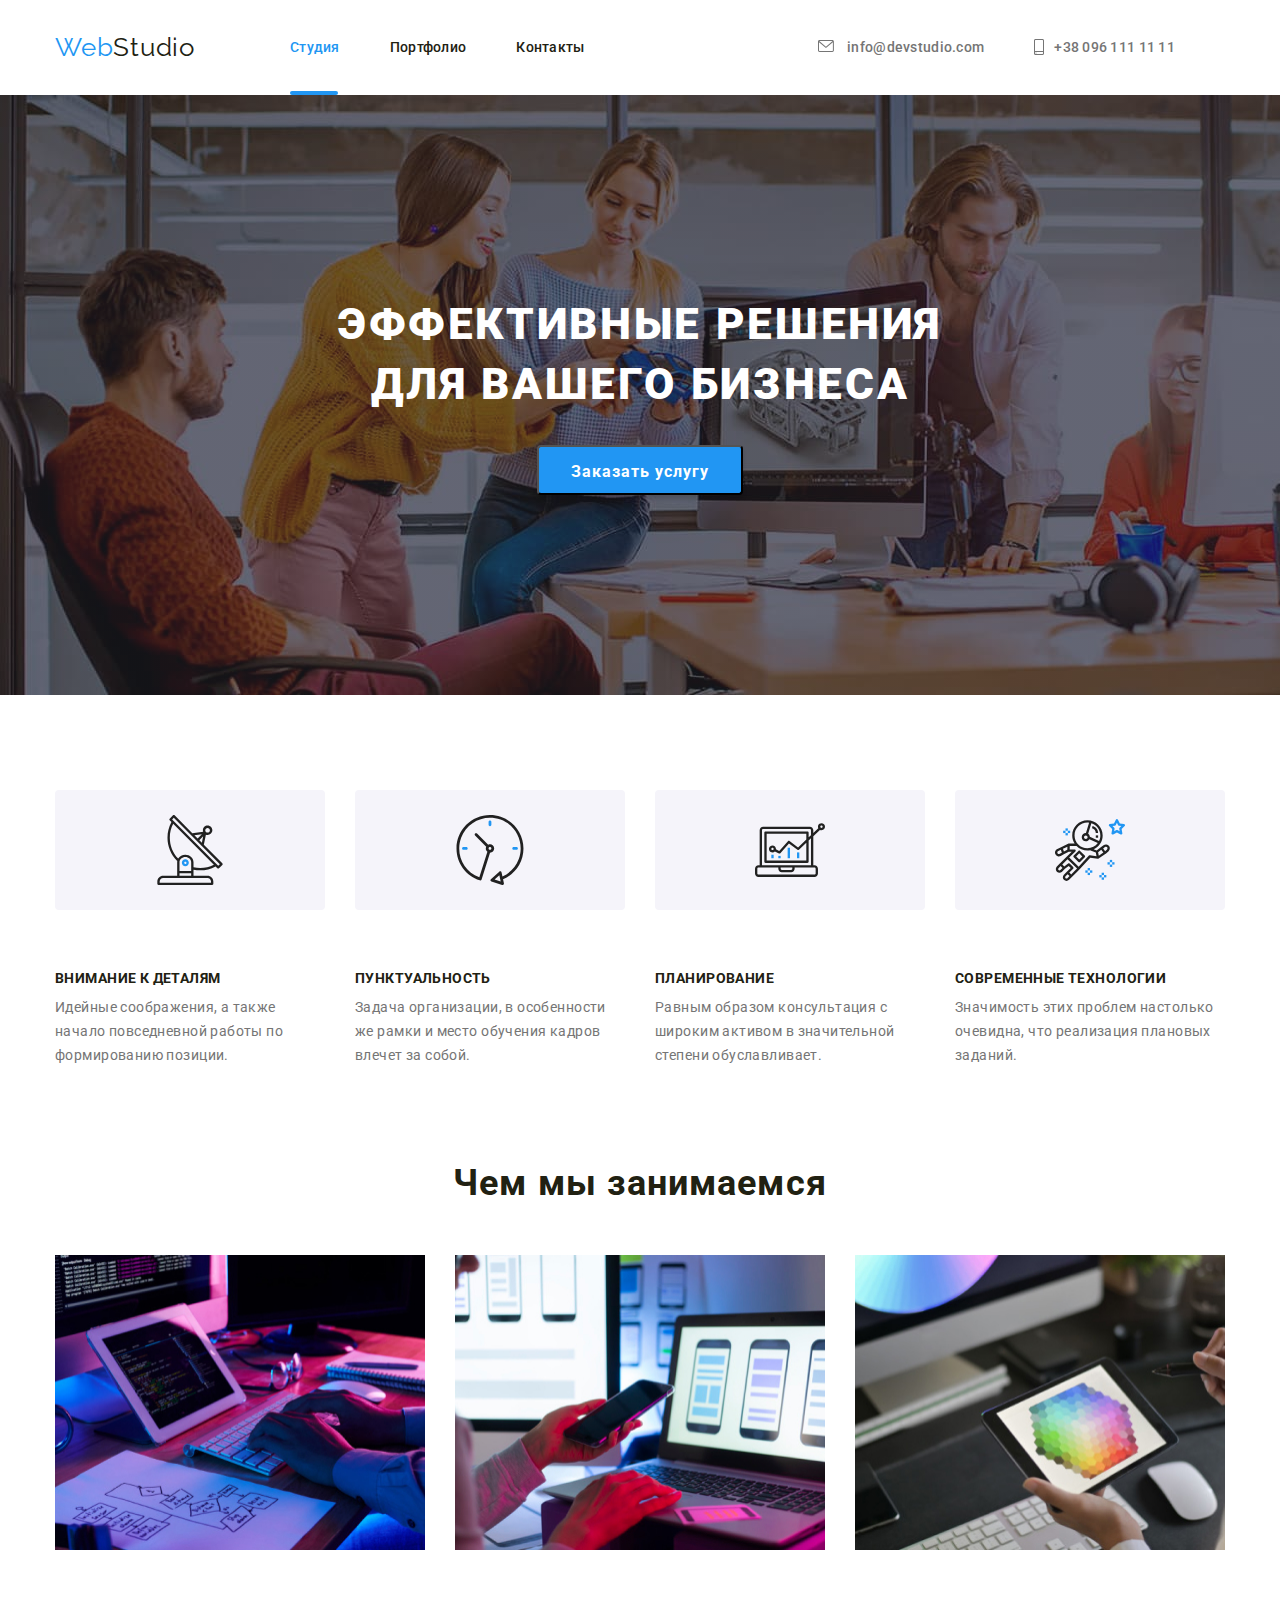
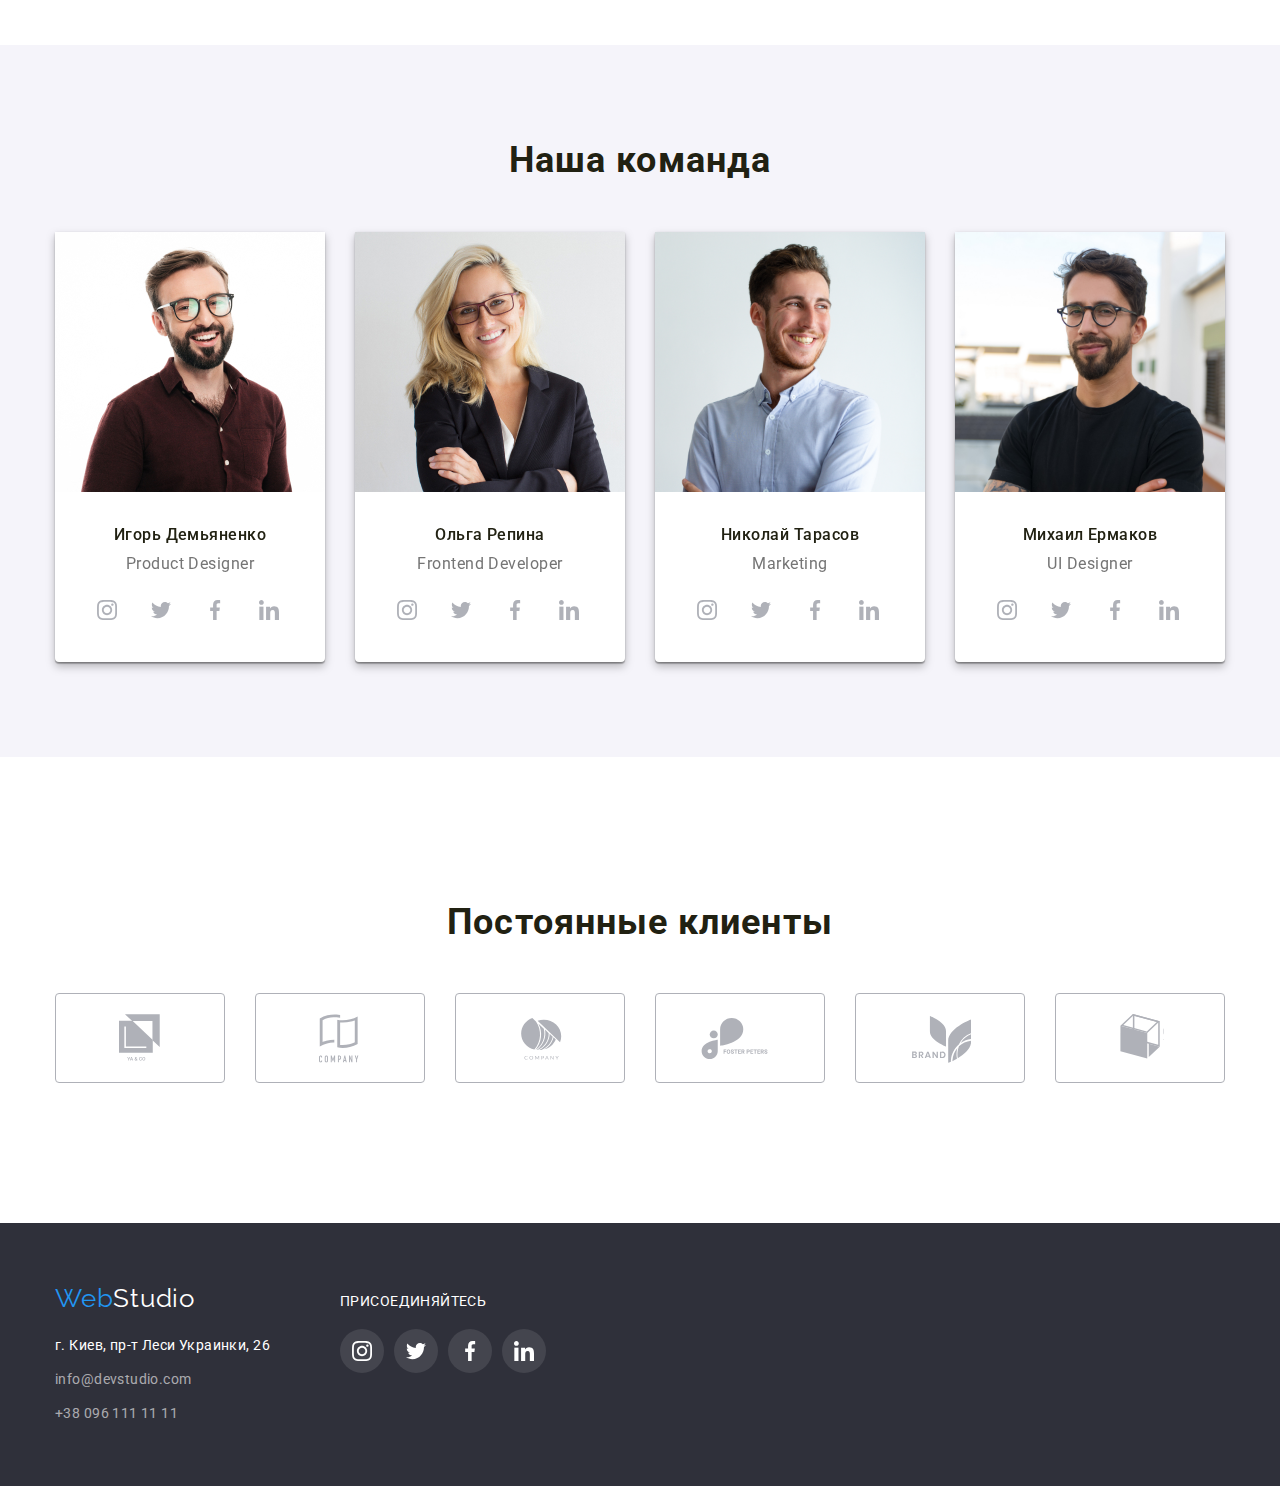
==== index.html @ 2cd2fab0 "ДЗ5" ====
<!DOCTYPE html>
<html lang="ru">
  <head>
    <meta charset="UTF-8" />
    <meta name="viewport" content="width=device-width, initial-scale=1.0" />
    <title><goit-markup-hw-03></goit-markup-hw-03></title>
    <link rel="preconnect" href="https://fonts.gstatic.com" />
    <link
      href="https://fonts.googleapis.com/css2?family=Raleway:wght@700&family=Roboto:wght@400;500;700;900&display=swap"
      rel="stylesheet"
    />
    <link
      rel="stylesheet"
      href="https://cdnjs.cloudflare.com/ajax/libs/modern-normalize/1.0.0/modern-normalize.min.css"
      integrity="sha512-ISS7cAi1PEhQ8jnbJpJZMd29NlhNj4AWYyLOSp2CE/CsHxTCu+r+t0D2yoJudVrd0/8fTVPUVDzY5Tvli75u/g=="
      crossorigin="anonymous"
    />
    <link rel="stylesheet" href="./css/style.css" />
  </head>
  <body>
    <!--navigation-->
    <header class="header-container">
      <div class="nav-container size-conteiner">
        <a class="logo" href="WebStudio"
          ><span class="icon-blue">Web</span
          ><span class="icon-bk">Studio</span></a
        >
        <nav class="navigation">
          <ul class="navigation-list list">
            <li>
              <a class="site-studio" href="Студия">Студия</a>
              <div class="studio-line">
              </div>
            </li>
            <li>
              <a class="site-nav" href="./portfolio.html">Портфолио</a>
            </li>
            <li>
              <a class="site-nav" href="Контакты">Контакты</a>
            </li>
          </ul>
        </nav>
        <!--contacts-->
        <ul class="address">
          <li class="icon-addres">
            <a class="addres-title" href="mailto:info@devstudio.com">
              <svg class="addres-svg">
                <use href="./img/icon/sprite.svg#icon-mail"></use>
              </svg>
              info@devstudio.com
            </a>
          </li>
          <li class="icon-tel">
            <a class="addres-title icon-tel" href="tel:+380961111111">
              <svg class="tel-svg">
                <use href="./img/icon/sprite.svg#icon-smartphone"></use>
              </svg>
              +38 096 111 11 11
            </a>
          </li>
        </ul>
      </div>
    </header>
    <main>
      <!--Hero-->
      <section class="hero-section">
        <h1 class="hero-text">Эффективные решения
           <br> для вашего бизнеса</h1>
        <button class="hero-button-bgk" type="button" data-modal-open>Заказать услугу</button>
      </section>

      <!--points-->
      <section class="points-section">
        <ul class="points size-conteiner">
          <li class="points-flex icon-anten">
            <div class="ant-background">
              <svg class="points-svg">
                <use href="./img/icon/sprite.svg#icon-antenna"></use>
              </svg>
            </div>
            <h3 class="points-heading">Внимание к деталям</h3>
            <p class="points-title">
              Идейные соображения, а также начало повседневной работы по
              формированию позиции.
            </p>
          </li>
          <li class="points-flex">
            <div class="ant-background">
              <svg class="points-svg">
                <use href="./img/icon/sprite.svg#icon-clock"></use>
              </svg>
            </div>
            <h3 class="points-heading">Пунктуальность</h3>
            <p class="points-title">
              Задача организации, в особенности же рамки и место обучения кадров
              влечет за собой.
            </p>
          </li>
          <li class="points-flex">
            <div class="ant-background">
              <svg class="points-svg">
                <use href="./img/icon/sprite.svg#icon-diagram"></use>
              </svg>
            </div>
            <h3 class="points-heading">Планирование</h3>
            <p class="points-title">
              Равным образом консультация с широким активом в значительной
              степени обуславливает.
            </p>
          </li>

          <li class="points-flex">
            <div class="ant-background">
              <svg class="points-svg">
                <use href="./img/icon/sprite.svg#icon-astronaut"></use>
              </svg>
            </div>
            <h3 class="points-heading">Современные технологии</h3>
            <p class="points-title">
              Значимость этих проблем настолько очевидна, что реализация
              плановых заданий.
            </p>
          </li>
        </ul>
      </section>
      <!--lessons-->
      <section class="occupation size-conteiner">
        <h2 class="occupation-heading">Чем мы занимаемся</h2>
        <div class="occupation-flex">
          <img
            class="occupation-img"
            src="./img/main/keyboard.jpg"
            alt="печатает на клавиатуре"
            width="370"
            height="295"
          />
          <img
            class="occupation-img"
            src="./img/main/telefon.jpg"
            alt="держит телефон"
            width="370"
            height="295"
          />
          <img
            class="occupation-img"
            src="./img/main/plan.jpg"
            alt="держит планшет"
            width="370"
            height="295"
          />
        </div>
      </section>
      <!--Comand-->
      <section class="comand">
        <h2 class="comand-heading">Наша команда</h2>
        <div class="comand-flex size-conteiner">
          <ul class="comand-list">
            <li class="comand-li">
              <img
                src="img/main/ИгорьДемьяненко.jpg"
                alt="Игорь Демьяненко"
                width="270"
                height="260"
              />
            </li>
            <h4 class="comand-name">Игорь Демьяненко</h4>
            <p lang="en" class="comand-title">Product Designer</p>
            <div class="social-list-div">
              <ul class="social-list">
                <li class="social-list-item">
                  <a href="" class="social-list-link">
                    <svg class="social-list-icon">
                      <use href="./img/icon/sprite.svg#icon-instagram"></use>
                    </svg>
                  </a>
                </li>
                <li class="social-list-item">
                  <a href="" class="social-list-link">
                    <svg class="social-list-icon">
                      <use href="./img/icon/sprite.svg#icon-twitter"></use>
                    </svg>
                  </a>
                </li>
                <li class="social-list-item">
                  <a href="" class="social-list-link">
                    <svg class="social-list-icon">
                      <use href="./img/icon/sprite.svg#icon-facebook"></use>
                    </svg>
                  </a>
                </li>
                <li class="social-list-item-end">
                  <a href="" class="social-list-link">
                    <svg class="social-list-icon">
                      <use href="./img/icon/sprite.svg#icon-linkedin"></use>
                    </svg>
                  </a>
                </li>
              </ul>
            </div>
          </ul>
          <ul class="comand-list">
            <li class="comand-li">
              <img
                src="img/main/ОльгаРепина.jpg"
                alt="Ольга Репина"
                width="270"
                height="260"
              />
              <h4 class="comand-name">Ольга Репина</h4>
              <p lang="en" class="comand-title">Frontend Developer</p>
              <div class="social-list-div">
                <ul class="social-list">
                  <li class="social-list-item">
                    <a href="" class="social-list-link">
                      <svg class="social-list-icon">
                        <use href="./img/icon/sprite.svg#icon-instagram"></use>
                      </svg>
                    </a>
                  </li>
                  <li class="social-list-item">
                    <a href="" class="social-list-link">
                      <svg class="social-list-icon">
                        <use href="./img/icon/sprite.svg#icon-twitter"></use>
                      </svg>
                    </a>
                  </li>
                  <li class="social-list-item">
                    <a href="" class="social-list-link">
                      <svg class="social-list-icon">
                        <use href="./img/icon/sprite.svg#icon-facebook"></use>
                      </svg>
                    </a>
                  </li>
                  <li class="social-list-item-end">
                    <a href="" class="social-list-link">
                      <svg class="social-list-icon">
                        <use href="./img/icon/sprite.svg#icon-linkedin"></use>
                      </svg>
                    </a>
                  </li>
                </ul>
              </div>
            </li>
          </ul>
          <ul class="comand-list">
            <li class="comand-li">
              <img
                src="img/main/НиколайТарасов.jpg"
                alt="Николай Тарасов"
                width="270"
                height="260"
              />
              <h4 class="comand-name">Николай Тарасов</h4>
              <p lang="en" class="comand-title">Marketing</p>
              <div class="social-list-div">
                <ul class="social-list">
                  <li class="social-list-item">
                    <a href="" class="social-list-link">
                      <svg class="social-list-icon">
                        <use href="./img/icon/sprite.svg#icon-instagram"></use>
                      </svg>
                    </a>
                  </li>
                  <li class="social-list-item">
                    <a href="" class="social-list-link">
                      <svg class="social-list-icon">
                        <use href="./img/icon/sprite.svg#icon-twitter"></use>
                      </svg>
                    </a>
                  </li>
                  <li class="social-list-item">
                    <a href="" class="social-list-link">
                      <svg class="social-list-icon">
                        <use href="./img/icon/sprite.svg#icon-facebook"></use>
                      </svg>
                    </a>
                  </li>
                  <li class="social-list-item-end">
                    <a href="" class="social-list-link">
                      <svg class="social-list-icon">
                        <use href="./img/icon/sprite.svg#icon-linkedin"></use>
                      </svg>
                    </a>
                  </li>
                </ul>
              </div>
            </li>
          </ul>
          <ul class="comand-list">
            <li class="comand-li">
              <img
                src="img/main/МихаилЕрмаков.jpg"
                alt="Михаил Ермаков"
                width="270"
                height="260"
              />
              <h4 class="comand-name">Михаил Ермаков</h4>
              <p lang="en" class="comand-title">UI Designer</p>
              <div class="social-list-div">
                <ul class="social-list">
                  <li class="social-list-item">
                    <a href="" class="social-list-link">
                      <svg class="social-list-icon">
                        <use href="./img/icon/sprite.svg#icon-instagram"></use>
                      </svg>
                    </a>
                  </li>
                  <li class="social-list-item">
                    <a href="" class="social-list-link">
                      <svg class="social-list-icon">
                        <use href="./img/icon/sprite.svg#icon-twitter"></use>
                      </svg>
                    </a>
                  </li>
                  <li class="social-list-item">
                    <a href="" class="social-list-link">
                      <svg class="social-list-icon">
                        <use href="./img/icon/sprite.svg#icon-facebook"></use>
                      </svg>
                    </a>
                  </li>
                  <li class="social-list-item-end">
                    <a href="" class="social-list-link">
                      <svg class="social-list-icon">
                        <use href="./img/icon/sprite.svg#icon-linkedin"></use>
                      </svg>
                    </a>
                  </li>
                </ul>
              </div>
            </li>
          </ul>
        </div>
      </section>

      <!--Постоянные клиенты-->
      <section class="regular-customers">
        <div class="icon-customers size-conteiner">
          <h2 class="comand-heading">Постоянные клиенты</h2>
          <ul class="customer-list">
            <li class="customer-list-item">
              <a class="customer-one" href="">
                <svg class="customer-list-icon size-one">
                  <use
                    href="./img/icon/sprite.svg#icon-logo-1"
                    width="45px"
                    height="50px"
                  ></use>
                </svg>
              </a>
            </li>
            <li class="customer-list-item">
              <a href="" class="customer-one">
                <svg class="customer-list-icon size-two">
                  <use
                    href="./img/icon/sprite.svg#icon-logo-2"
                    width="40px"
                    height="52px"
                  ></use>
                </svg>
              </a>
            </li>
            <li class="customer-list-item">
              <a href="" class="customer-one">
                <svg class="customer-list-icon size-three">
                  <use
                    href="./img/icon/sprite.svg#icon-logo-3"
                    width="41px"
                    height="42px"
                  ></use>
                </svg>
              </a>
            </li>
            <li class="customer-list-item">
              <a href="" class="customer-one">
                <svg class="customer-list-icon size-four">
                  <use
                    href="./img/icon/sprite.svg#icon-logo-4"
                    width="80px"
                    height="42px"
                  ></use>
                </svg>
              </a>
            </li>
            <li class="customer-list-item">
              <a href="" class="customer-one">
                <svg class="customer-list-icon size-five">
                  <use
                    href="./img/icon/sprite.svg#icon-logo-5"
                    width="59px"
                    height="47px"
                  ></use>
                </svg>
              </a>
            </li>
            <li class="customer-list-item">
              <a href="" class="customer-one">
                <svg class="customer-list-icon size-six">
                  <use
                    href="./img/icon/sprite.svg#icon-logo-6"
                    width="90px"
                    height="45px"
                  ></use>
                </svg>
              </a>
            </li>
          </ul>
        </div>
      </section>
    </main>

    <footer class="footer-list">
      <div class="footer-cotainer size-conteiner">
        <address>
        <a class="logo-footer" href="WebStudio"
          ><span class="icon-footer-blue">Web</span
          ><span class="icon-footer-wh">Studio</span></a
        >
        <ul class="footer-item">
          <li>
            <a
              class="footer-adress"
              href="https://goo.gl/maps/g3PMuNyfZhRKe9dy9"
              target="_blank"
              >г. Киев, пр-т Леси Украинки, 26</a
            >
          </li>
          <li class="footer-text">
            <a class="footer-nav" href="mailto:info@devstudio.com"
              >info@devstudio.com</a
            >
          </li>
          <li class="footer-text">
            <a class="footer-nav-tel" href="tel:+380961111111"
              >+38 096 111 11 11</a
            >
          </li>
        </ul>
        </address>
        <div class="footer-block">
          <p class="footer-text">ПРИСОЕДИНЯЙТЕСЬ</p>
          <ul class="footer-social-list">
            <li class="footer-list-item">
              <a href="" class="footer-list-link">
                <svg class="footer-list-icon">
                  <use href="./img/icon/sprite.svg#icon-instagram"></use>
                </svg>
              </a>
            </li>
            <li class="footer-list-item">
              <a href="" class="footer-list-link">
                <svg class="footer-list-icon">
                  <use href="./img/icon/sprite.svg#icon-twitter"></use>
                </svg>
              </a>
            </li>
            <li class="footer-list-item">
              <a href="" class="footer-list-link">
                <svg class="footer-list-icon">
                  <use href="./img/icon/sprite.svg#icon-facebook"></use>
                </svg>
              </a>
            </li>
            <li class="footer-list-item">
              <a href="" class="footer-list-link">
                <svg class="footer-list-icon">
                  <use href="./img/icon/sprite.svg#icon-linkedin"></use>
                </svg>
              </a>
            </li>
          </ul>
        </div>
      </div>
        
      </div>
    </footer>
    <div class="backdrop is-hidden" data-modal>
      <div class="modal">
        <svg class="close-icon">
            <use href="./img/icon/close-icon.svg#icon-Vector"></use>
          </svg>
        <button class="close-button" type="button" data-modal-close></button>
          
      </div>
    </div>
    <script src="./js/modal.js"></script>
  </body>
</html>
---- css/style.css ----
* {
  padding: 0%;
  margin: 0%;
  box-sizing: border-box;
}
body {
  font-family: 'Roboto', sans-serif;
  font-size: 14px;
  color: var(--primary-text-color);
  letter-spacing: 0.03em;
}
:root {
  --primary-text-color: #212112;
  --tilt-color: #757575;
  --accent-color: #2196f3;
  --background-color: #ffffff;
  --background-footer: #2f303a;
  --footer-nav: rgba(255, 255, 255, 60%);
  --icon-color: #afb1b8;
}

h1,
h2,
h3,
h4,
h5,
h6,
p {
  margin: 0;
}
address {
  font-style: normal;
}
.body {
  color: var(--primary-text-color);
  background-color: var(--background-color);
}
:visited {
  color: inherit;
}

li {
  list-style: none;
}

a {
  text-decoration: none;
}
.size-conteiner {
  margin-left: auto;
  margin-right: auto;
  width: 1200px;
  padding-left: 15px;
  padding-right: 15px;
}

/* цвет заголовков #212112 */
/* цвет дополнительный #2196F3 */
/* цвет основной #757575 */
/* цвет в Hero #FFFFFF */

/* header-container*/

.header-container {
  padding-bottom: 32px;
  padding-top: 32px;
}

/*nav-container*/
.nav-container {
  display: flex;
  align-items: center;
}
/* color nav*/
.logo {
  display: flex;
  margin-right: 95px;
  font-family: Raleway;
  font-style: normal;
  font-weight: 400;
  font-size: 26px;
  line-height: 1.192;
  /* identical to box height */

  letter-spacing: 0.03em;
}
.icon-blue {
  color: var(--accent-color);
}
.icon-bk {
  color: var(--primary-text-color);
}
.icon-wh {
  color: var(--background-color);
}
.navigation-list {
  display: flex;
  align-items: center;
}
.site-studio {
  font-weight: 500;
  line-height: 1.142;
  letter-spacing: 0.02em;
  margin-right: 50px;
  color: var(--accent-color);
}
.studio-line {
  position: absolute;
  width: 48px;
  height: 4px;
  top: 91px;
  background: #2196f3;
  border-radius: 2px;
  opacity: 1;
}
.site-studio:hover .studio-line {
  opacity: 1;
}

.site-portfolio {
  font-weight: 500;
  line-height: 1.142;
  letter-spacing: 0.02em;
  margin-right: 50px;
  color: var(--accent-color);
}
.site-line-portfolio {
  position: absolute;
  width: 78px;
  height: 4px;
  top: 92px;

  background: #2196f3;
  border-radius: 2px;
}
/*nav-hover*/
.site-nav {
  font-weight: 500;
  line-height: 1.142;
  letter-spacing: 0.02em;
  color: var(--primary-text-color);
  margin-right: 50px;
  transition: 250ms linear;
  transition-timing-function: cubic-bezier(0.4, 0, 0.2, 1);
}
.site-nav :last-child {
  margin-right: none;
}
.site-nav:hover,
.site-nav:focus {
  color: var(--accent-color);
}

/*adress*/
.address {
  display: flex;
  margin-left: auto;
  flex-shrink: 0;
}
.icon-addres {
  display: flex;
  justify-content: center;
}
.addres-svg {
  height: 12px;
  width: 16px;
  margin-right: 10px;
  fill: #757575;
  transition: fill 250ms linear;
  transition-timing-function: cubic-bezier(0.4, 0, 0.2, 1);
}

.addres-title:hover .addres-svg,
.addres-title:focus .addres-svg {
  fill: var(--accent-color);
}
.icon-tel {
  display: flex;
  justify-content: center;
}
.tel-svg {
  position: relative;
  height: 16px;
  width: 10px;
  margin-right: 10px;
  fill: #757575;
  transition: fill 250ms linear;
  transition-timing-function: cubic-bezier(0.4, 0, 0.2, 1);
}

.addres-title:hover .tel-svg,
.addres-title:focus .tel-svg {
  fill: var(--accent-color);
}

.addres-title {
  margin-right: 50px;
  transition: 250ms linear;
  transition-timing-function: cubic-bezier(0.4, 0, 0.2, 1);
}
.addres-title :last-child {
  margin-right: none;
}

.addres-title {
  font-style: normal;
  font-weight: 500;
  line-height: 1.142;
  letter-spacing: 0.02em;
  color: var(--tilt-color);
}

.addres-title:hover,
.addres-title:focus {
  color: var(--accent-color);
}

/*hero*/
.hero-section {
  max-width: 1600px;
  margin-left: auto;
  margin-right: auto;
  background: no-repeat;
  background-image: linear-gradient(
      to right,
      rgba(47, 48, 58, 0.4),
      rgba(47, 48, 58, 0.4)
    ),
    url('../img/main/Hero.jpg');
  text-align: center;
  height: 600px;
  background-color: var(--background-footer);
}
.hero-text {
  font-style: normal;
  font-weight: 900;
  font-size: 44px;
  line-height: 1.363;
  letter-spacing: 0.06em;
  padding-top: 200px;
  text-transform: uppercase;
  color: var(--background-color);
}

.hero-button-bgk {
  background-color: var(--accent-color);
  /*position: absolute;*/
  box-shadow: 0px 4px 4px rgba(0, 0, 0, 0.15);
  border-radius: 4px;
  margin-top: 30px;
  min-width: 200px;
  height: 50px;
  left: 774px;
  top: 465px;
  /*text*/

  font-family: Roboto;
  font-weight: 700;
  padding: 10px 32px;
  font-size: 16px;
  line-height: 1.875;
  letter-spacing: 0.06em;
  color: var(--background-color);

  transition: background-color 250ms linear;
  transition-timing-function: cubic-bezier(0.4, 0, 0.2, 1);
}
.hero-button-bgk:hover,
.hero-button-bgk:focus {
  box-shadow: 0px 4px 4px rgba(0, 0, 0, 0.15);
  border-radius: 4px;
}

/*section points*/

.points-section {
  padding-top: 95px;
}
.points {
  display: flex;
}

.points-flex {
  flex-wrap: wrap;
  width: 270px;
  margin-right: 30px;
}

.points-svg {
  width: 70px;
  height: 70px;
  background-size: contain;
  background: #f5f4fa;
  background-position: center;
}
.ant-background {
  content: '';
  display: flex;
  width: 270px;
  height: 120px;
  align-items: center;
  justify-content: center;

  background-color: #f5f4fa;
  margin-bottom: 30px;
  border-radius: 4px;
}

.icon-anten::before {
  background-image: url('../img/main/keyboard.jpg');
}

.points :last-child {
  margin: none;
}
.points-heading {
  padding-top: 30px;
  font-size: 14px;
  font-weight: 700;
  line-height: 1.142;
  letter-spacing: 0.03em;
  text-transform: uppercase;
  color: var(--primary-text-color);
}

.points-title {
  padding-top: 10px;
  font-style: normal;
  font-weight: 400;
  line-height: 1.714;
  /* or 171% */

  letter-spacing: 0.03em;
  color: var(--tilt-color);
}

/*section occupation*/

.occupation {
  padding-top: 95px;
  padding-bottom: 95px;
}
.occupation-heading {
  font-style: normal;
  font-weight: 700;
  font-size: 36px;
  line-height: 1.166;
  text-align: center;
  letter-spacing: 0.03em;
}

/*sectoin lesson*/
.occupation-flex {
  display: flex;
  margin-top: 50px;
}
.occupation-flex:last-child {
  margin: none;
}

.occupation-img {
  margin-right: 30px;
}

/*section comand*/
.comand {
  padding-top: 95px;
  padding-bottom: 95px;
  margin-left: auto;
  margin-right: auto;
  background: #f5f4fa;
}
.comand-list {
  margin-right: 30px;
  background: #ffffff;
  box-shadow: 0px 1px 3px rgba(0, 0, 0, 0.12), 0px 1px 1px rgba(0, 0, 0, 0.14),
    0px 2px 1px rgba(0, 0, 0, 0.2);
  border-radius: 0px 0px 4px 4px;
}
.comand-list:last-child {
  margin: none;
}

.comand-flex {
  filter: drop-shadow(0px 4px 4px rgba(0, 0, 0, 0.25));

  display: flex;
  padding-top: 50px;
}

.comand-heading {
  font-style: normal;
  font-weight: 700;
  font-size: 36px;
  line-height: 1.16;
  text-align: center;
  letter-spacing: 0.03em;
}

.comand-name {
  padding-top: 30px;
  font-style: normal;
  font-weight: 500;
  font-size: 16px;
  line-height: 1.187;
  /* identical to box height */

  text-align: center;
  letter-spacing: 0.03em;
}

.comand-title {
  padding-top: 10px;
  font-style: normal;
  font-weight: 400;
  font-size: 16px;
  line-height: 1.187;
  /* identical to box height */

  text-align: center;
  letter-spacing: 0.03em;
  color: var(--tilt-color);
}

.social-list-div {
  padding-left: 30px;
  padding-right: 30px;
  padding-top: 15px;
  padding-bottom: 30px;
}

.social-list {
  display: flex;
}
.social-list-item {
  margin-right: 10px;
}
.social-list-icon {
  fill: var(--icon-color);
  width: 20px;
  height: 20px;
  transition: fill 250ms linear;
  transition-timing-function: cubic-bezier(0.4, 0, 0.2, 1);
}
.social-list:last-child {
  margin: none;
}

.social-list-link:hover,
.social-list-link:focus {
  background-color: var(--accent-color);
}
.social-list-link {
  display: flex;
  justify-content: center;
  align-items: center;
  width: 44px;
  height: 44px;
  background-color: var(--background-color);
  border-radius: 50%;
  transition: background-color 250ms linear;
}

.social-list-link:hover .social-list-icon,
.social-list-link:focus .social-list-icon {
  fill: var(--background-color);
}

/* Постоянные клиенты */
.regular-customers {
  padding-top: 95px;
  padding-bottom: 95px;
}
.icon-customers {
  padding-top: 50px;
}
.customer-list {
  display: flex;
  display: inline-flex;
}
.customer-list-item {
  margin-top: 50px;
  margin-right: 30px;
  width: 170px;
  height: 90px;
  border: 1px solid var(--icon-color);
  border-radius: 4px;
}
.customer-list-item:last-child {
  margin-right: none;
}

.customer-one {
  width: 170px;
  height: 90px;
  content: '';
  display: flex;
  justify-content: center;
  align-items: center;
  transition: 250ms linear;
  transition-timing-function: cubic-bezier(0.4, 0, 0.2, 1);
}
.customer-list-icon {
  fill: var(--icon-color);
  transition: 250ms linear;
  transition-timing-function: cubic-bezier(0.4, 0, 0.2, 1);
}
.size-one {
  width: 45px;
  height: 50px;
}

.size-two {
  width: 45px;
  height: 50px;
}
.size-three {
  width: 41px;
  height: 42px;
}
.size-four {
  width: 80px;
  height: 42px;
}
.size-five {
  width: 59px;
  height: 47px;
}
.size-six {
  width: 45px;
  height: 50px;
}
.customer-list-item {
  transition: 250ms linear;
}
.customer-list-icon {
  transition: fill 250ms linear;
}

.customer-one:hover .customer-list-icon,
.customer-one:focus .customer-list-icon {
  fill: var(--accent-color);
}

.customer-list-item:hover,
.customer-list-item:focus {
  border-color: var(--accent-color);
}

/*portfolio*/
.header-container-portfolio {
  margin-left: auto;
  margin-right: auto;
  padding-bottom: 32px;
  padding-top: 32px;
  border-bottom: 1px solid #ececec;
}

.nav-container-portfolio {
  display: flex;
  align-items: center;
}

/*hero-button*/
.button-navigate {
  margin-top: 94px;
  padding-bottom: 115px;
}
.flex-button-item {
  display: flex;
  justify-content: center;
}

.button-nav-portfolio {
  margin-right: 10px;
  border: none;
  padding: 5px 20px;
  font-style: normal;
  font-weight: 500;
  font-size: 16px;
  line-height: 1.625;
  background: #f5f4fa;
  border-radius: 4px;
  transition: background-color 250ms linear;
  transition: 250ms linear;

  text-align: center;
  letter-spacing: 0.03em;
}
.button-nav-portfolio :last-child {
  margin-right: none;
}
.button-nav-portfolio:hover,
.button-nav-portfolio:focus {
  border-radius: 4px;
  color: var(--background-color);
  box-shadow: 0px 3px 1px rgba(0, 0, 0, 0.1), 0px 1px 2px rgba(0, 0, 0, 0.08),
    0px 2px 2px rgba(0, 0, 0, 0.12);
  border-radius: 4px;
  background-color: var(--accent-color);
}

/*image*/
.project {
  margin: -30px;
  margin-top: 50px;
  display: flex;
  flex-wrap: wrap;
  align-items: center;
}
.project-img-portfolio {
  margin-right: 30px;
  margin-bottom: 30px;
  width: 370px;
  background: #ffffff;
  border: 1px solid #eeeeee;
  box-sizing: border-box;
}

.project-overlay {
  position: relative;
  overflow: hidden;
}
.project-img-portfolio:hover .overlay {
  transform: translateY(0);
}
.project-focus:focus .overlay {
  transform: translateY(0);
}

.project-img-portfolio:hover .project-focus {
  box-shadow: 0px 1px 1px rgba(0, 0, 0, 0.12), 0px 4px 4px rgba(0, 0, 0, 0.06),
    1px 4px 6px rgba(0, 0, 0, 0.16);
}
.overlay {
  position: absolute;
  left: 0;
  top: 0;
  font-family: Roboto;

  font-size: 18px;
  line-height: 28px;
  width: 100%;
  height: 100%;
  padding: 65px 25px;
  color: var(--background-color);
  background: rgba(33, 150, 243, 0.9);
  transform: translateY(100%);
  transition: transform 250ms linear;
  transition-timing-function: cubic-bezier(0.4, 0, 0.2, 1);
}
.project-focus {
  display: block;
}
.project-focus:hover,
.project-focus:focus {
  box-shadow: 0px 1px 1px rgba(0, 0, 0, 0.12), 0px 4px 4px rgba(0, 0, 0, 0.06),
    1px 4px 6px rgba(0, 0, 0, 0.16);
}

.project-name {
  padding: 20px 25px;
}
.project :nth-last-child(-n + 3) {
  margin-bottom: 0px;
}
.project :nth-child(3n) {
  margin-right: 0px;
}

.project-heading {
  font-style: normal;
  font-weight: 700;
  font-size: 18px;
  line-height: 2;
  letter-spacing: 0.06em;
  color: var(--primary-text-color);
}

.text-prophecy {
  font-style: normal;
  font-weight: 400;
  font-size: 16px;
  line-height: 1.875;
  /* identical to box height, or 187% */

  letter-spacing: 0.03em;
  color: var(--tilt-color);
}

/*footer*/

.footer-list {
  display: block;
  margin-top: 45px;
  padding-top: 60px;
  padding-bottom: 60px;
  margin-left: auto;
  margin-right: auto;

  background-color: var(--background-footer);
}
.footer-cotainer {
  display: flex;
}
.logo-footer {
  padding-top: 60px;
  font-family: Raleway;
  font-style: normal;
  font-size: 26px;
  line-height: 1.192;
  /* identical to box height */

  letter-spacing: 0.03em;
}
.icon-footer-blue {
  color: var(--accent-color);
}
.icon-footer-wh {
  color: var(--background-color);
}

.footer-item {
  font-family: Roboto;
  padding-top: 20px;
}
.footer-text-adress {
  font-family: Roboto;
}
.footer-text {
  padding-top: 10px;
  color: var(--background-color);
}
.footer-adress {
  padding-top: 20px;
  line-height: 1.714;
  letter-spacing: 0.03em;
  color: var(--background-color);
}
.footer-nav {
  line-height: 1.714;
  letter-spacing: 0.03em;
  color: var(--footer-nav);
}
.footer-nav-tel {
  padding-top: 10px;
  line-height: 1.714;
  letter-spacing: 0.03em;
  color: var(--footer-nav);
}
.footer-block {
  padding-left: 70px;
}
.footer-social-list {
  margin-bottom: 0;
  margin-top: 20px;
  padding-left: 0;
  display: flex;
}

.footer-list-item {
  margin-right: 10px;
}
.footer-list-item:last-child {
  margin-right: none;
}
.footer-list-link {
  content: '';
  display: inline-flex;
  align-items: center;
  justify-content: center;
  width: 44px;
  height: 44px;
  background-color: rgba(255, 255, 255, 0.1);
  border-radius: 50%;
  transition: background-color 250ms linear;
  transition-timing-function: cubic-bezier(0.4, 0, 0.2, 1);
}
.footer-list-icon {
  width: 20px;
  height: 20px;
  fill: #ffffff;
  transition: 250ms linear;
  transition-timing-function: cubic-bezier(0.4, 0, 0.2, 1);
}
.footer-list-link:hover,
.footer-list-link:focus {
  background-color: var(--accent-color);
}

.footerl-list-link:hover .footer-list-icon,
.footer-list-link:focus .footerl-list-icon {
  fill: var(--background-color);
}

.backdrop {
  position: fixed;
  top: 0;
  left: 0;
  width: 100%;
  height: 100%;
  background-color: rgba(0, 0, 0, 0.2);
  transition: 250ms;
  transition-timing-function: cubic-bezier(0.4, 0, 0.2, 1);
  opacity: 1;
}
.backdrop.is-hidden.modal {
  transform: scale(1.2) translate(-50%, -50%);
}

.modal {
  position: absolute;
  left: 50%;
  top: 50%;
  transform: translate(-50%, -50%);
  width: 528px;
  height: 581px;
  background: #ffffff;
  box-shadow: 0px 1px 3px rgba(0, 0, 0, 0.12), 0px 1px 1px rgba(0, 0, 0, 0.14),
    0px 2px 1px rgba(0, 0, 0, 0.2);
  border-radius: 4px;
  transform: scale(1) translate(-50%, -50%);
  transition: tranform 250ms cubic-bezier(0.4, 0, 0.2, 1);
}
.close-button {
  position: absolute;

  content: '';
  top: 8px;
  right: 8px;
  width: 30px;
  height: 30px;
  background: transparent;
  border: 1px solid rgba(0, 0, 0, 0.1);
  border-radius: 50%;
  cursor: pointer;
}
.close-icon {
  position: absolute;
  width: 11px;
  height: 11px;
  top: 17px;
  right: 17px;
}
.is-hidden {
  opacity: 0;
  visibility: hidden;
  pointer-events: none;
}
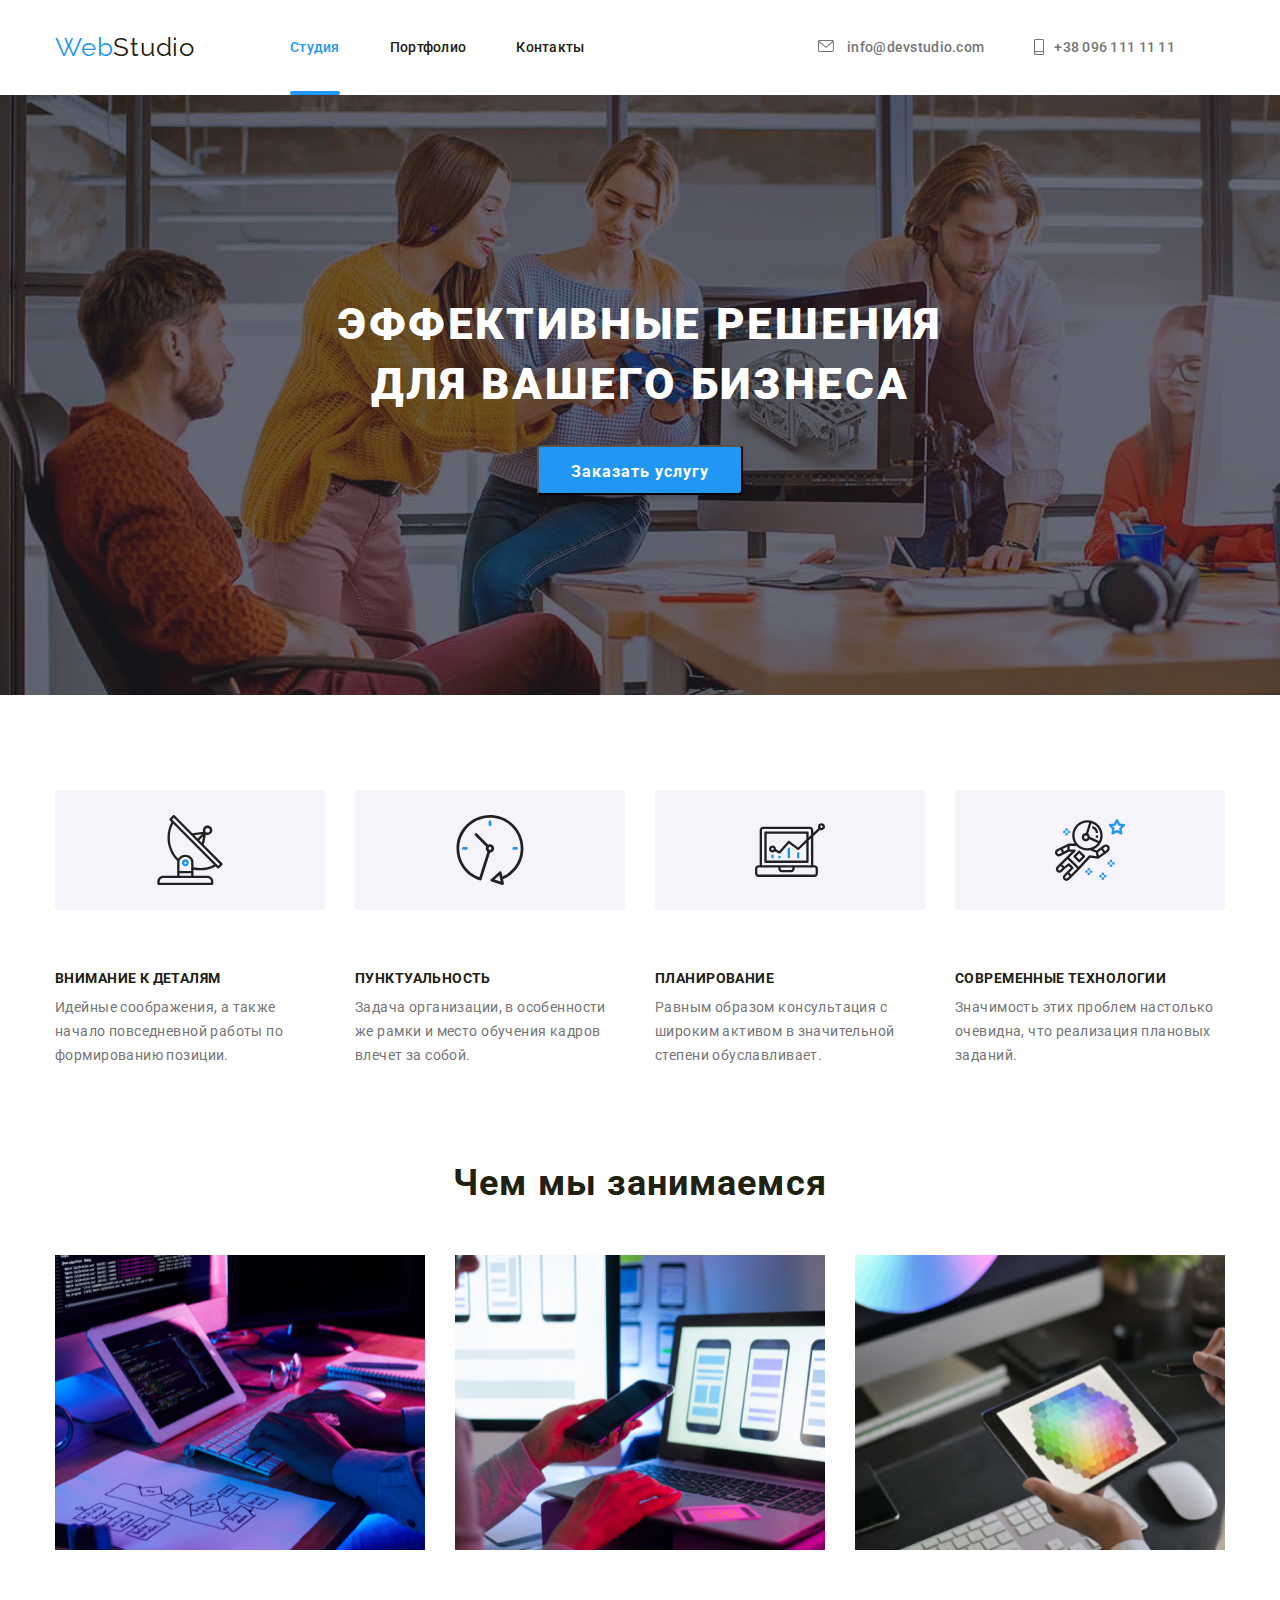
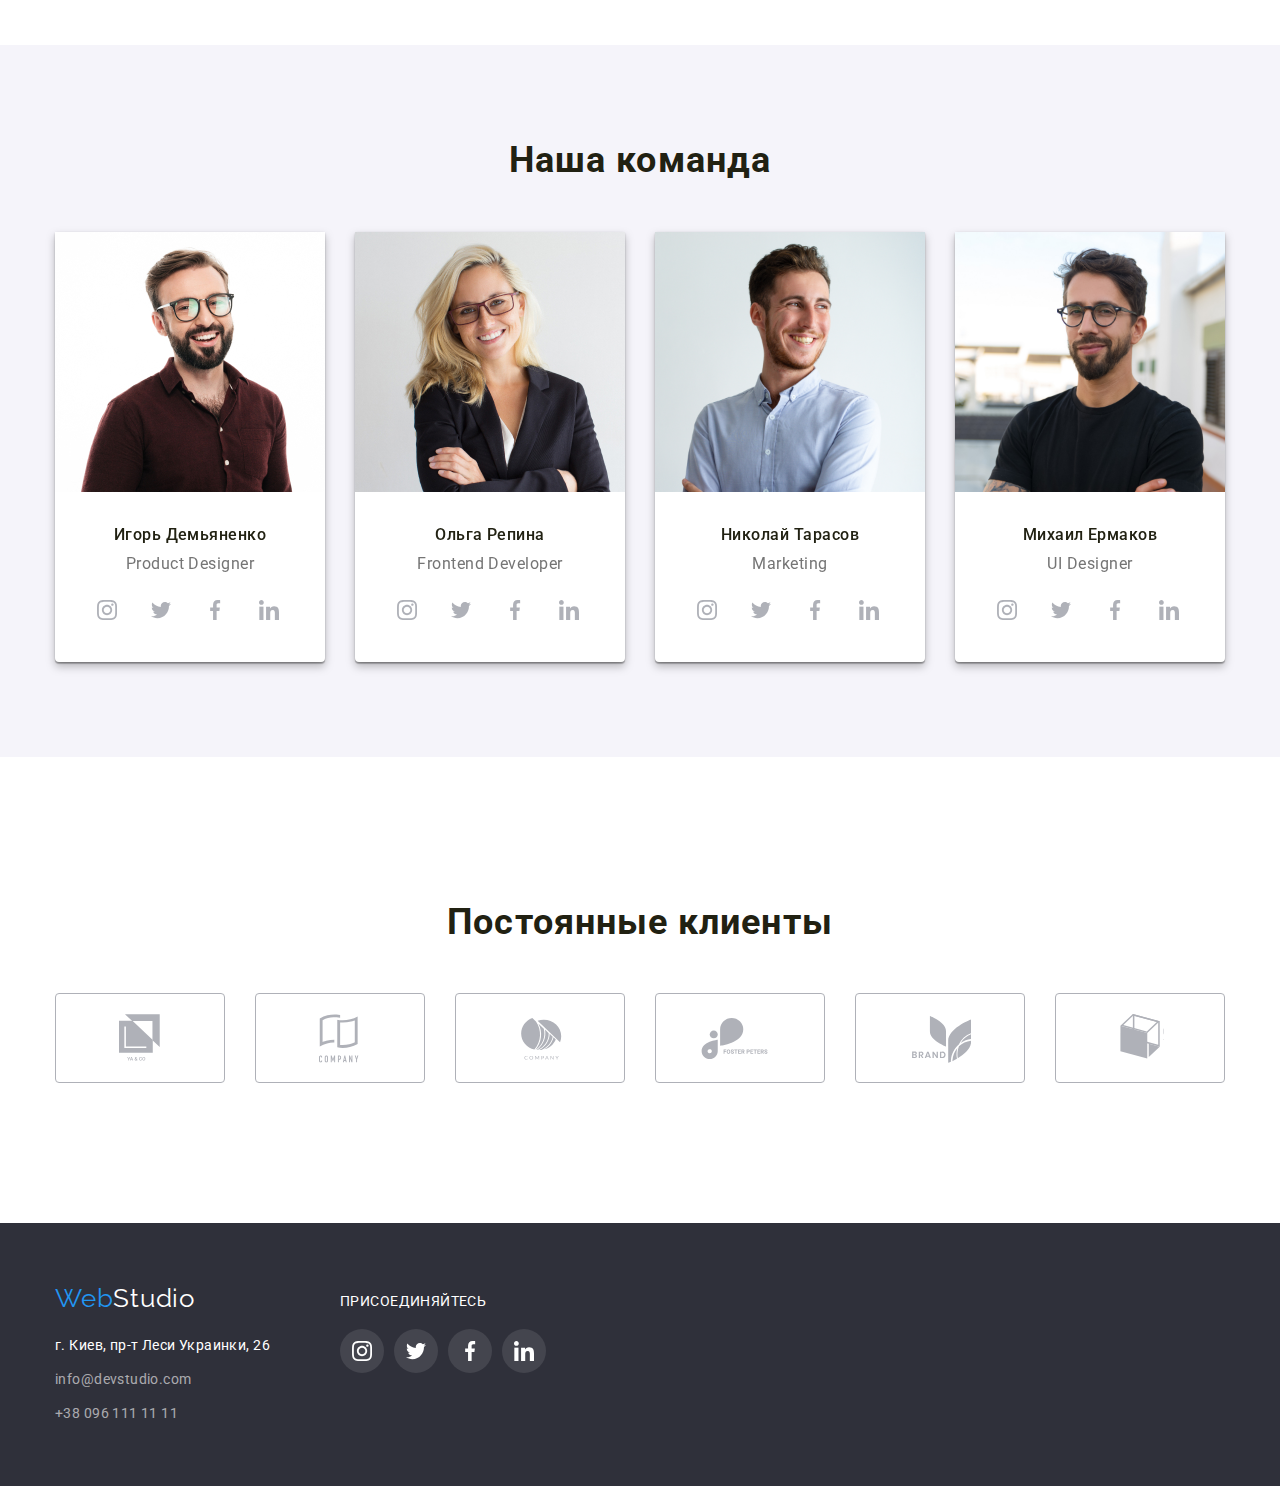
==== commit df5c8f1f: "ДЗ5" ====
--- a/index.html
+++ b/index.html
@@ -28,8 +28,8 @@
         <nav class="navigation">
           <ul class="navigation-list list">
             <li>
+             <div class="studio">
               <a class="site-studio" href="Студия">Студия</a>
-              <div class="studio-line">
               </div>
             </li>
             <li>
--- a/css/style.css
+++ b/css/style.css
@@ -98,12 +98,30 @@
   align-items: center;
 }
 .site-studio {
+  position: relative;
   font-weight: 500;
   line-height: 1.142;
   letter-spacing: 0.02em;
   margin-right: 50px;
   color: var(--accent-color);
 }
+
+.site-studio:after {
+  display: inline-block;
+  content: '';
+  width: 100%;
+  position: absolute;
+  bottom: 0;
+  left: 0;
+  top: 52px;
+  margin-bottom: -1px;
+  background-color: var(--accent-color);
+  height: 4px;
+  border-radius: 2px;
+  /* .site-studio:hover .studio-line { */
+  opacity: 1;
+}
+
 .studio-line {
   position: absolute;
   width: 48px;
@@ -118,21 +136,28 @@
 }
 
 .site-portfolio {
+  position: relative;
   font-weight: 500;
   line-height: 1.142;
   letter-spacing: 0.02em;
   margin-right: 50px;
   color: var(--accent-color);
 }
-.site-line-portfolio {
+
+.site-portfolio:after {
+  display: inline-block;
+  content: '';
+  width: 100%;
   position: absolute;
-  width: 78px;
+  bottom: 0;
+  left: 0;
+  top: 52px;
+  margin-bottom: -1px;
+  background-color: var(--accent-color);
   height: 4px;
-  top: 92px;
-
-  background: #2196f3;
   border-radius: 2px;
 }
+
 /*nav-hover*/
 .site-nav {
   font-weight: 500;
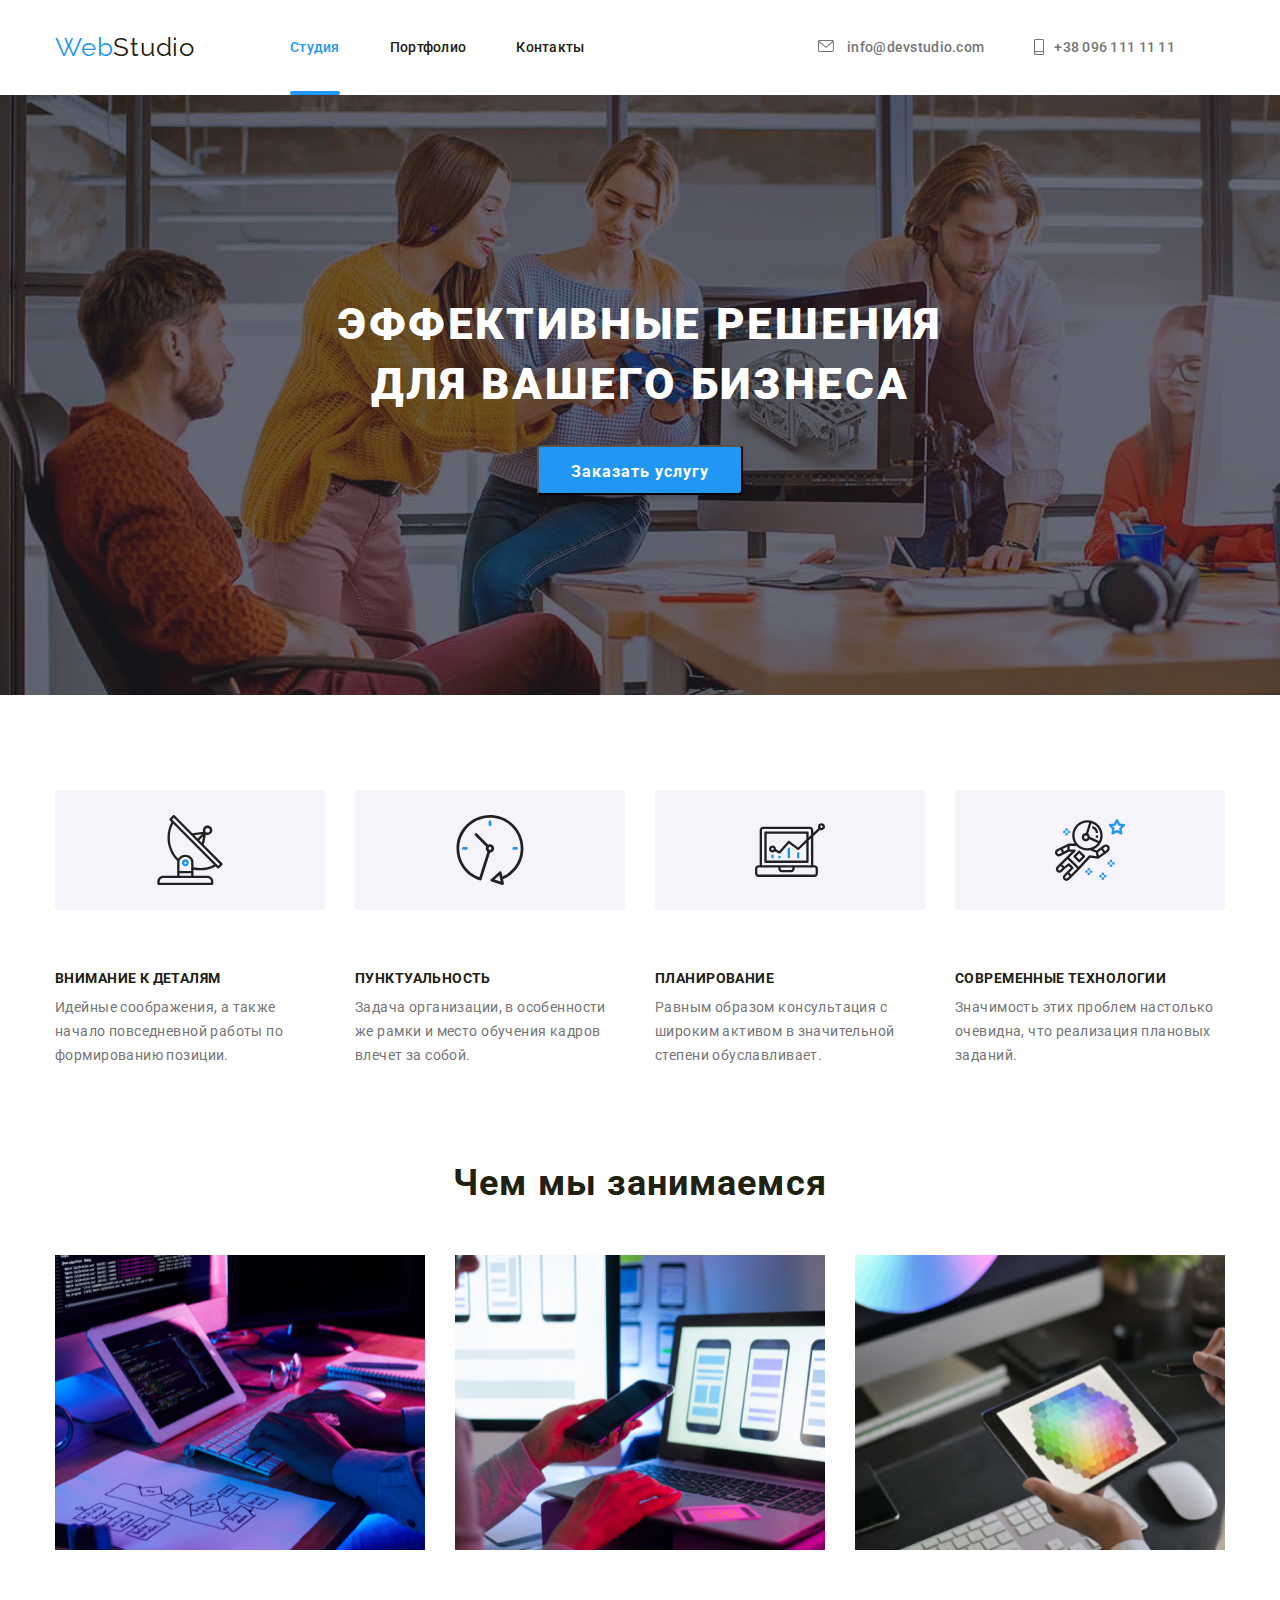
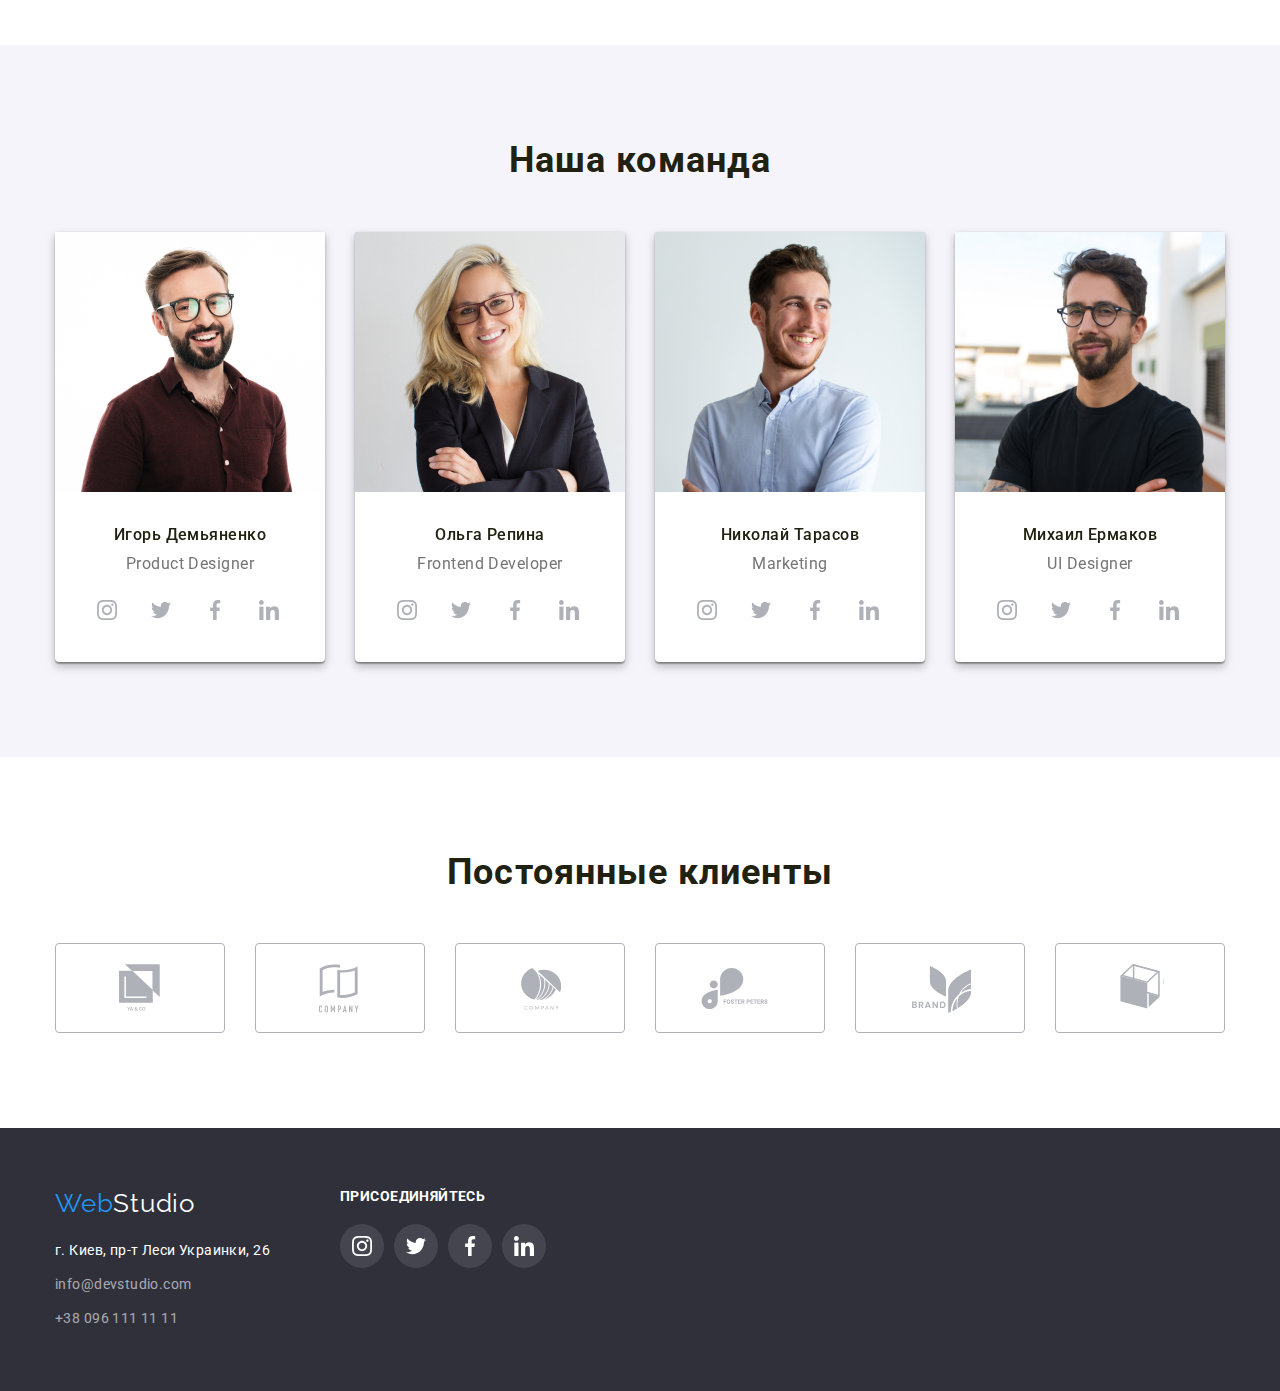
==== commit 777ca851: "ДЗ5" ====
--- a/index.html
+++ b/index.html
@@ -3,7 +3,7 @@
   <head>
     <meta charset="UTF-8" />
     <meta name="viewport" content="width=device-width, initial-scale=1.0" />
-    <title><goit-markup-hw-03></goit-markup-hw-03></title>
+    <title><goit-markup-hw-05></goit-markup-hw-05></title>
     <link rel="preconnect" href="https://fonts.gstatic.com" />
     <link
       href="https://fonts.googleapis.com/css2?family=Raleway:wght@700&family=Roboto:wght@400;500;700;900&display=swap"
@@ -438,7 +438,7 @@
         </ul>
         </address>
         <div class="footer-block">
-          <p class="footer-text">ПРИСОЕДИНЯЙТЕСЬ</p>
+          <p class="footer-text-item">ПРИСОЕДИНЯЙТЕСЬ</p>
           <ul class="footer-social-list">
             <li class="footer-list-item">
               <a href="" class="footer-list-link">
--- a/css/style.css
+++ b/css/style.css
@@ -143,7 +143,6 @@
   margin-right: 50px;
   color: var(--accent-color);
 }
-
 .site-portfolio:after {
   display: inline-block;
   content: '';
@@ -496,9 +495,7 @@
   padding-top: 95px;
   padding-bottom: 95px;
 }
-.icon-customers {
-  padding-top: 50px;
-}
+
 .customer-list {
   display: flex;
   display: inline-flex;
@@ -646,7 +643,7 @@
   position: relative;
   overflow: hidden;
 }
-.project-img-portfolio:hover .overlay {
+.project-focus:hover .overlay {
   transform: translateY(0);
 }
 .project-focus:focus .overlay {
@@ -717,7 +714,6 @@
 
 .footer-list {
   display: block;
-  margin-top: 45px;
   padding-top: 60px;
   padding-bottom: 60px;
   margin-left: auto;
@@ -817,7 +813,13 @@
 .footer-list-link:focus .footerl-list-icon {
   fill: var(--background-color);
 }
-
+.footer-text-item {
+  font-weight: 700;
+  font-size: 14px;
+  line-height: 1.143;
+  text-transform: uppercase;
+  color: var(--background-color);
+}
 .backdrop {
   position: fixed;
   top: 0;
